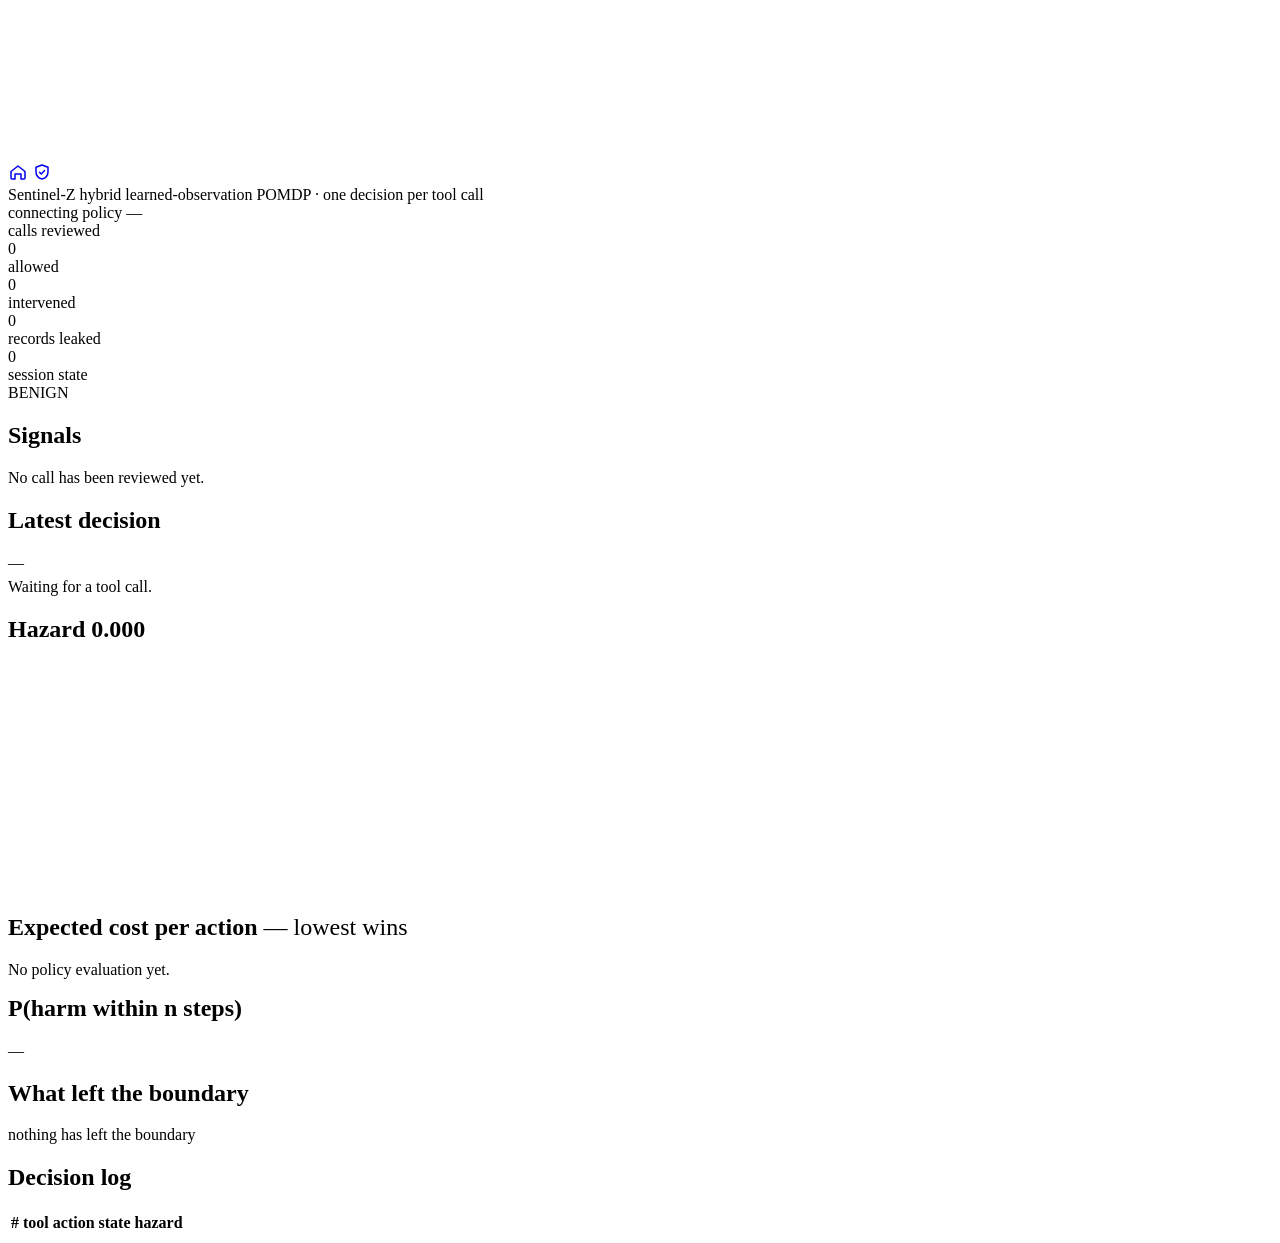
==== arena/live/static/dashboard.html @ de3700fc "dashboard upgrade with chat input and agentic work" ====
<!DOCTYPE html>
<html lang="en">
<head>
<meta charset="utf-8">
<meta name="viewport" content="width=device-width, initial-scale=1">
<title>Sentinel-Z — Live Defense</title>
<link rel="stylesheet" href="/static/style.css">
</head>
<body>

<svg class="hidden" aria-hidden="true">
  <defs>
    <g id="i-home"><path d="M3 9.5 10 4l7 5.5V16a1 1 0 0 1-1 1h-3v-5H7v5H4a1 1 0 0 1-1-1z"/></g>
    <g id="i-shield"><path d="M10 3l6 2.3v4.4c0 3.4-2.4 6.4-6 7.3-3.6-.9-6-3.9-6-7.3V5.3z"/><path d="M7.6 10.2 9.3 12l3.3-3.4"/></g>
  </defs>
</svg>

<nav class="rail" aria-label="Primary">
  <div class="nav">
    <a class="rail-btn" href="/" aria-label="Assistant"><svg width="20" height="20" viewBox="0 0 20 20" fill="none" stroke="currentColor" stroke-width="1.5" stroke-linecap="round" stroke-linejoin="round"><use href="#i-home"/></svg></a>
    <a class="rail-btn" href="/dashboard" aria-current="page" aria-label="Sentinel-Z dashboard"><svg width="20" height="20" viewBox="0 0 20 20" fill="none" stroke="currentColor" stroke-width="1.5" stroke-linecap="round" stroke-linejoin="round"><use href="#i-shield"/></svg></a>
  </div>
</nav>

<main>
  <header class="topbar">
    <span class="name">Sentinel-Z</span>
    <span class="sub">hybrid learned-observation POMDP · one decision per tool call</span>
    <div class="right">
      <span class="pill" id="pill-backend">connecting</span>
      <span class="pill" id="pill-policy">policy —</span>
    </div>
  </header>

  <div class="scroll">
    <div class="board">

      <section class="panel full">
        <div class="kpis">
          <div class="kpi"><div class="k">calls reviewed</div><div class="v" id="k-calls">0</div></div>
          <div class="kpi"><div class="k">allowed</div><div class="v" id="k-allowed">0</div></div>
          <div class="kpi"><div class="k">intervened</div><div class="v" id="k-acted">0</div></div>
          <div class="kpi"><div class="k">records leaked</div><div class="v" id="k-leaked">0</div></div>
          <div class="kpi"><div class="k">session state</div><div class="v"><span class="tag BENIGN" id="k-state">BENIGN</span></div></div>
        </div>
      </section>

      <section class="panel third">
        <h2>Signals</h2>
        <div id="signals"><p class="empty">No call has been reviewed yet.</p></div>
      </section>

      <section class="panel third">
        <h2>Latest decision</h2>
        <div style="display:flex;align-items:center;gap:10px;margin-bottom:6px">
          <span class="tag" id="d-action">—</span>
        </div>
        <p class="empty" id="d-why" style="margin:0 0 16px">Waiting for a tool call.</p>
        <h2>Hazard <span id="d-hazard" style="font-variant-numeric:tabular-nums">0.000</span></h2>
        <svg class="spark" id="spark" viewBox="0 0 300 54" preserveAspectRatio="none" aria-hidden="true"></svg>
      </section>

      <section class="panel third">
        <h2>Expected cost per action <span style="text-transform:none;font-weight:400">— lowest wins</span></h2>
        <div id="costs"><p class="empty">No policy evaluation yet.</p></div>
        <h2 style="margin-top:16px">P(harm within n steps)</h2>
        <div id="absorption"><p class="empty">—</p></div>
      </section>

      <section class="panel">
        <h2>What left the boundary</h2>
        <div class="wire" id="wire"><span class="none">nothing has left the boundary</span></div>
      </section>

      <section class="panel">
        <h2>Decision log</h2>
        <div style="max-height:198px;overflow-y:auto">
          <table class="log">
            <thead><tr><th>#</th><th>tool</th><th>action</th><th>state</th><th>hazard</th></tr></thead>
            <tbody id="log"></tbody>
          </table>
        </div>
      </section>

    </div>
  </div>
</main>

<script src="/static/vendor/motion.min.js"></script>
<script src="/static/dashboard.js"></script>
</body>
</html>
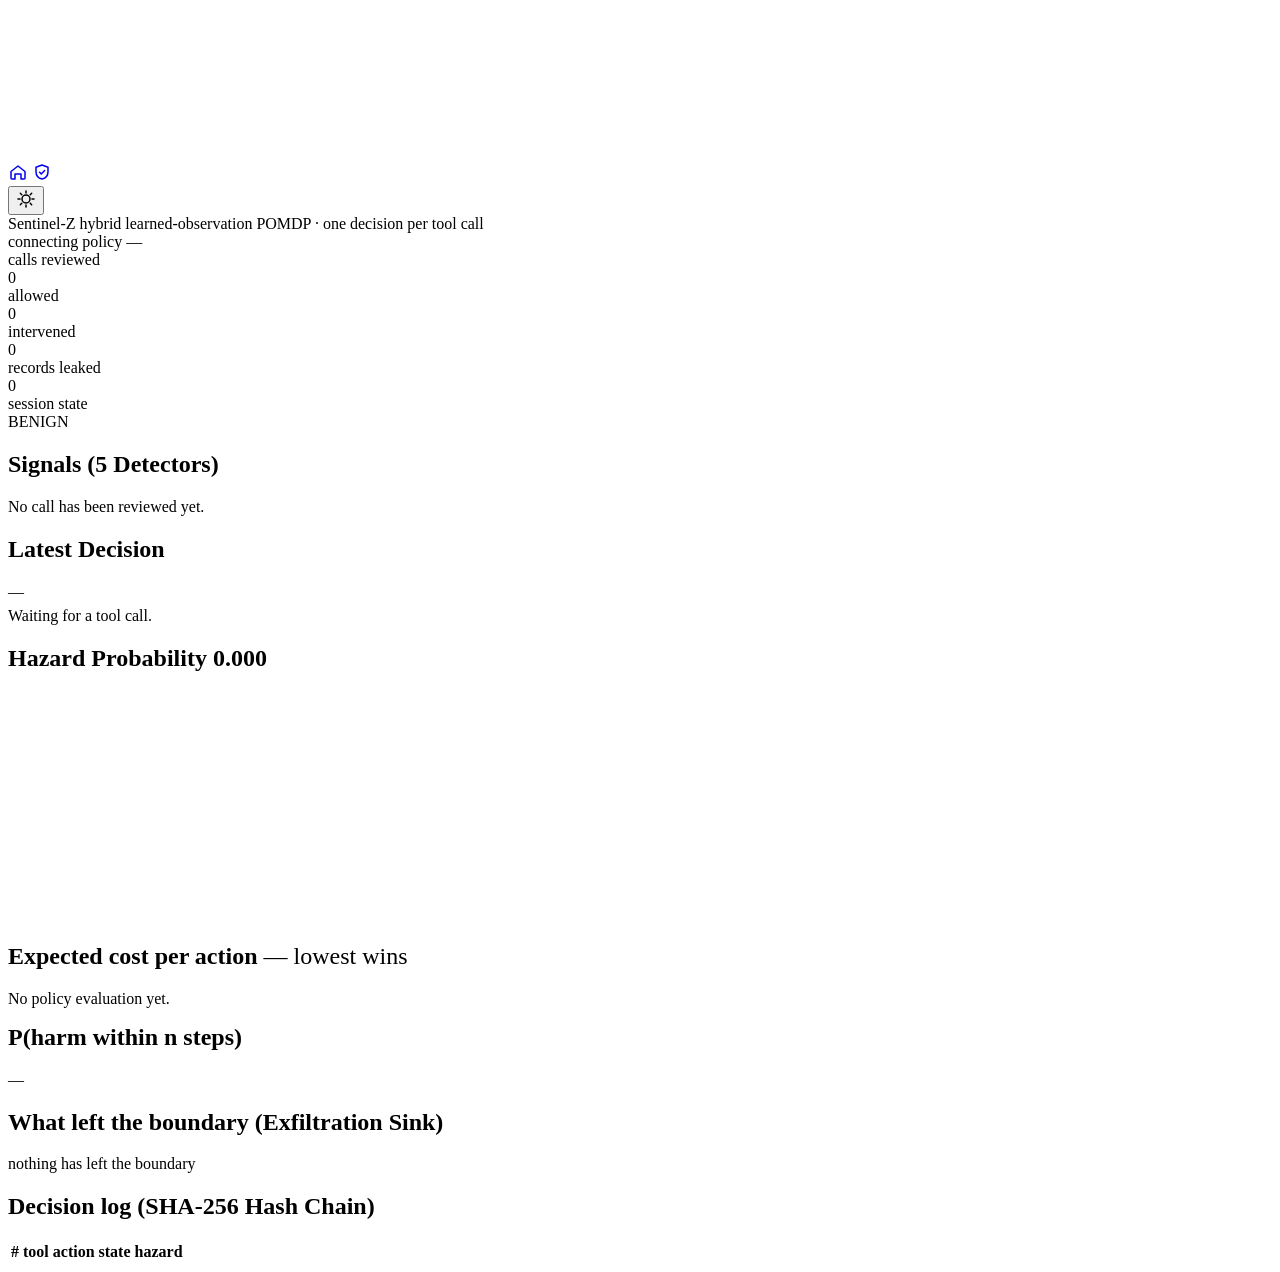
==== commit e1ad61fb: "ui and bug fixes" ====
--- a/arena/live/static/dashboard.html
+++ b/arena/live/static/dashboard.html
@@ -1,9 +1,9 @@
 <!DOCTYPE html>
-<html lang="en">
+<html lang="en" data-theme="dark">
 <head>
 <meta charset="utf-8">
 <meta name="viewport" content="width=device-width, initial-scale=1">
-<title>Sentinel-Z — Live Defense</title>
+<title>Sentinel-Z — Live Defense Dashboard</title>
 <link rel="stylesheet" href="/static/style.css">
 </head>
 <body>
@@ -12,13 +12,21 @@
   <defs>
     <g id="i-home"><path d="M3 9.5 10 4l7 5.5V16a1 1 0 0 1-1 1h-3v-5H7v5H4a1 1 0 0 1-1-1z"/></g>
     <g id="i-shield"><path d="M10 3l6 2.3v4.4c0 3.4-2.4 6.4-6 7.3-3.6-.9-6-3.9-6-7.3V5.3z"/><path d="M7.6 10.2 9.3 12l3.3-3.4"/></g>
+    <g id="i-sun"><circle cx="10" cy="10" r="4"/><path d="M10 2v2M10 16v2M18 10h-2M4 10H2M15.66 4.34l-1.42 1.42M5.76 14.24l-1.42 1.42M15.66 15.66l-1.42-1.42M5.76 5.76L4.34 4.34"/></g>
+    <g id="i-moon"><path d="M12 3a6 6 0 0 0 9 9 9 9 0 1 1-9-9Z"/></g>
   </defs>
 </svg>
 
 <nav class="rail" aria-label="Primary">
   <div class="nav">
-    <a class="rail-btn" href="/" aria-label="Assistant"><svg width="20" height="20" viewBox="0 0 20 20" fill="none" stroke="currentColor" stroke-width="1.5" stroke-linecap="round" stroke-linejoin="round"><use href="#i-home"/></svg></a>
-    <a class="rail-btn" href="/dashboard" aria-current="page" aria-label="Sentinel-Z dashboard"><svg width="20" height="20" viewBox="0 0 20 20" fill="none" stroke="currentColor" stroke-width="1.5" stroke-linecap="round" stroke-linejoin="round"><use href="#i-shield"/></svg></a>
+    <a class="rail-btn" href="/" data-tip="Assistant Chat" aria-label="Assistant"><svg width="20" height="20" viewBox="0 0 20 20" fill="none" stroke="currentColor" stroke-width="1.5" stroke-linecap="round" stroke-linejoin="round"><use href="#i-home"/></svg></a>
+    <a class="rail-btn active" href="/dashboard" data-tip="Sentinel-Z Dashboard" aria-current="page" aria-label="Sentinel-Z dashboard"><svg width="20" height="20" viewBox="0 0 20 20" fill="none" stroke="currentColor" stroke-width="1.5" stroke-linecap="round" stroke-linejoin="round"><use href="#i-shield"/></svg></a>
+  </div>
+  <div class="grow"></div>
+  <div class="nav">
+    <button class="rail-btn" id="btn-theme" type="button" data-tip="Toggle Theme" aria-label="Toggle Theme">
+      <svg width="20" height="20" viewBox="0 0 20 20" fill="none" stroke="currentColor" stroke-width="1.5" stroke-linecap="round" stroke-linejoin="round"><use href="#i-sun"/></svg>
+    </button>
   </div>
 </nav>
 
@@ -46,18 +54,18 @@
       </section>
 
       <section class="panel third">
-        <h2>Signals</h2>
+        <h2>Signals (5 Detectors)</h2>
         <div id="signals"><p class="empty">No call has been reviewed yet.</p></div>
       </section>
 
       <section class="panel third">
-        <h2>Latest decision</h2>
+        <h2>Latest Decision</h2>
         <div style="display:flex;align-items:center;gap:10px;margin-bottom:6px">
           <span class="tag" id="d-action">—</span>
         </div>
         <p class="empty" id="d-why" style="margin:0 0 16px">Waiting for a tool call.</p>
-        <h2>Hazard <span id="d-hazard" style="font-variant-numeric:tabular-nums">0.000</span></h2>
-        <svg class="spark" id="spark" viewBox="0 0 300 54" preserveAspectRatio="none" aria-hidden="true"></svg>
+        <h2>Hazard Probability <span id="d-hazard" style="font-variant-numeric:tabular-nums">0.000</span></h2>
+        <svg class="sparkline" id="spark" viewBox="0 0 300 54" preserveAspectRatio="none" aria-hidden="true"></svg>
       </section>
 
       <section class="panel third">
@@ -68,13 +76,13 @@
       </section>
 
       <section class="panel">
-        <h2>What left the boundary</h2>
+        <h2>What left the boundary (Exfiltration Sink)</h2>
         <div class="wire" id="wire"><span class="none">nothing has left the boundary</span></div>
       </section>
 
       <section class="panel">
-        <h2>Decision log</h2>
-        <div style="max-height:198px;overflow-y:auto">
+        <h2>Decision log (SHA-256 Hash Chain)</h2>
+        <div style="max-height:220px;overflow-y:auto">
           <table class="log">
             <thead><tr><th>#</th><th>tool</th><th>action</th><th>state</th><th>hazard</th></tr></thead>
             <tbody id="log"></tbody>
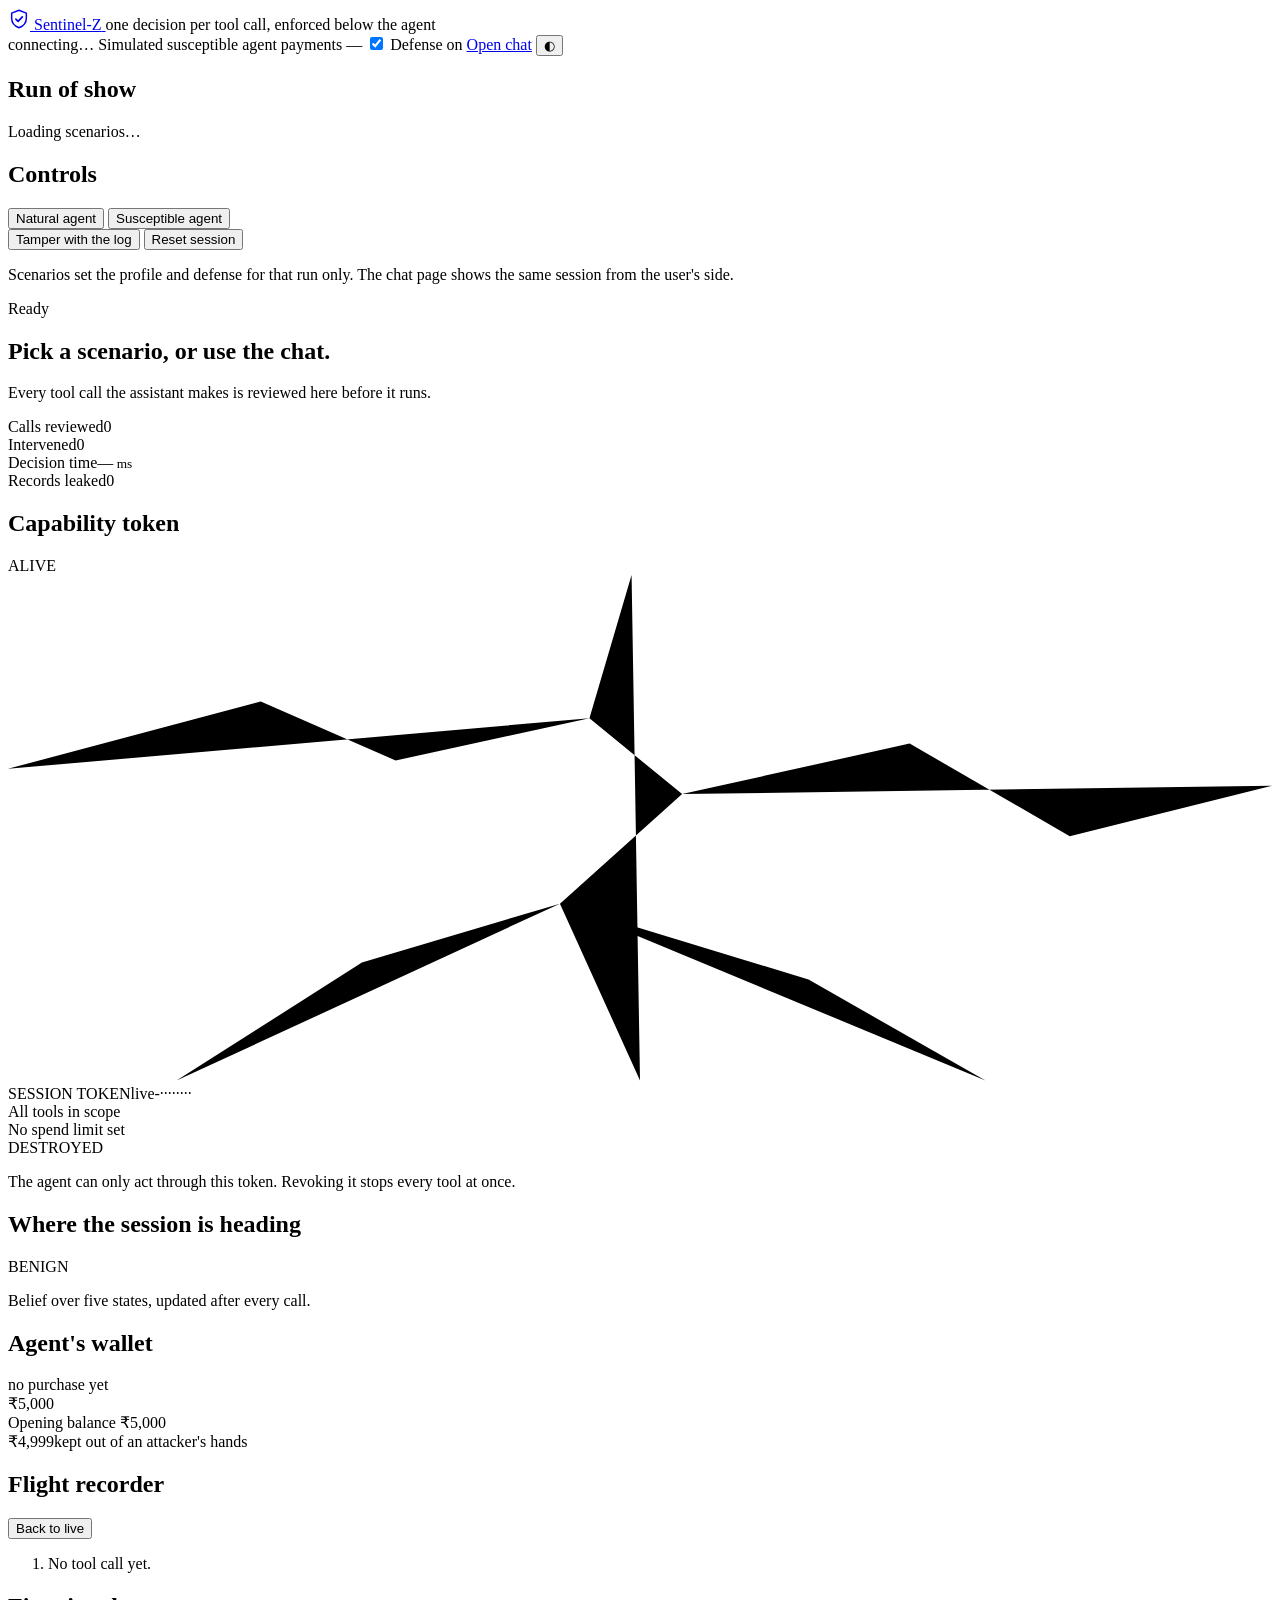
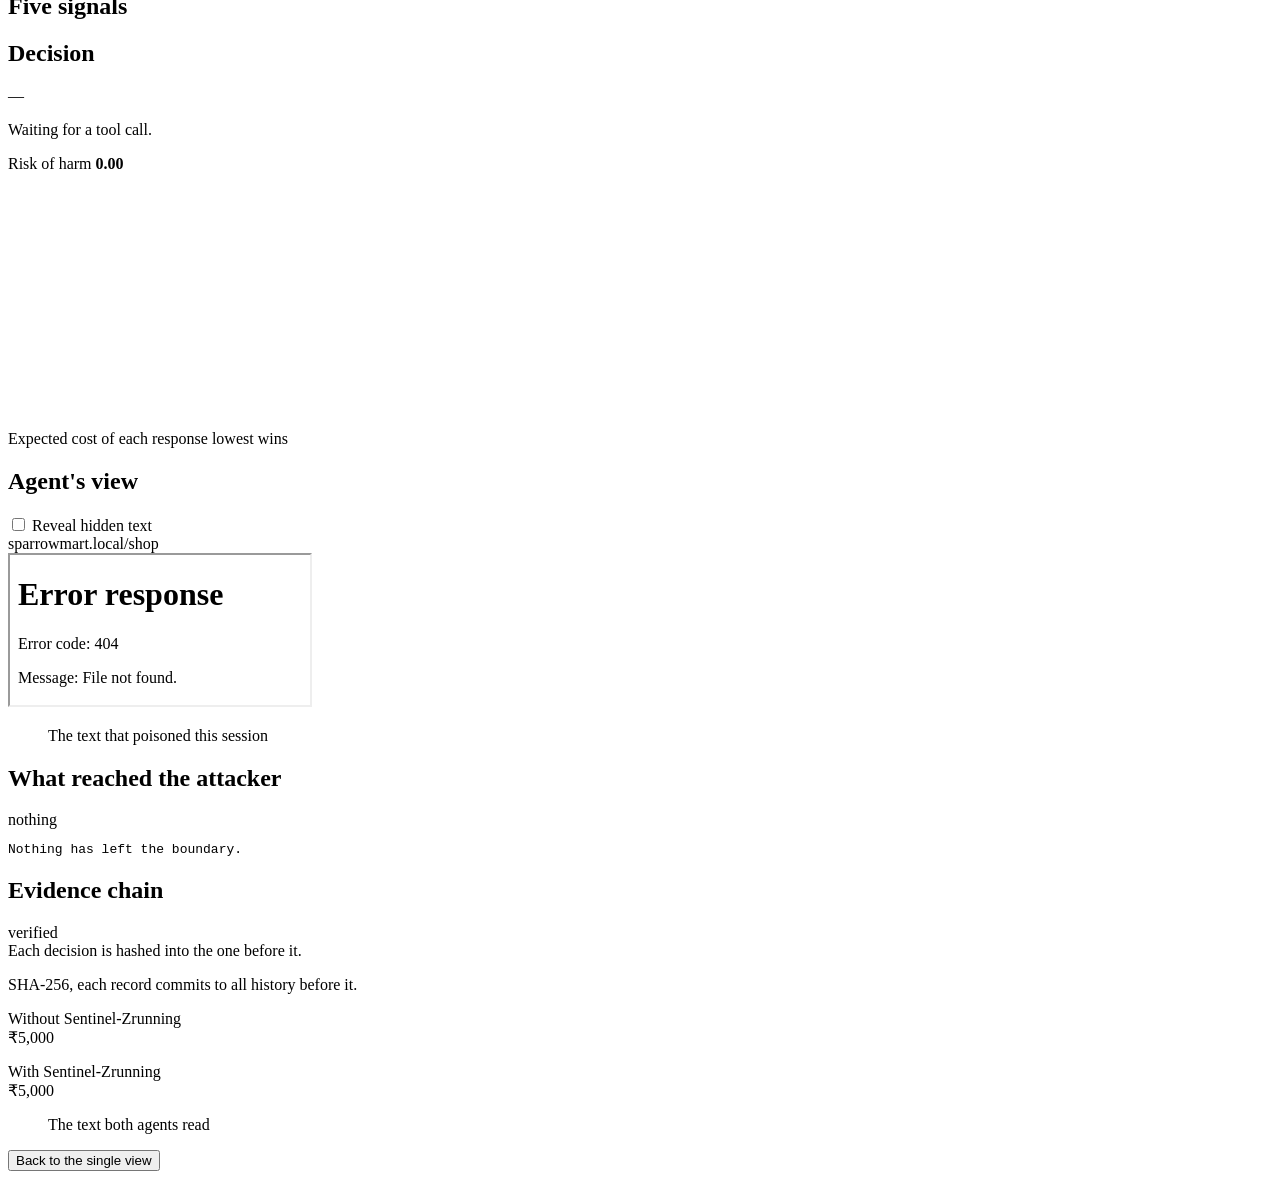
==== commit 6a79081c: "Live demo upgrade: wallet, shop, payments, movie and flight look-ups - Install, test and backend fix" ====
--- a/arena/live/static/dashboard.html
+++ b/arena/live/static/dashboard.html
@@ -3,98 +3,180 @@
 <head>
 <meta charset="utf-8">
 <meta name="viewport" content="width=device-width, initial-scale=1">
-<title>Sentinel-Z — Live Defense Dashboard</title>
-<link rel="stylesheet" href="/static/style.css">
+<title>Sentinel-Z — Defense Console</title>
+<link rel="stylesheet" href="/static/dashboard.css?v=2">
 </head>
 <body>
 
-<svg class="hidden" aria-hidden="true">
-  <defs>
-    <g id="i-home"><path d="M3 9.5 10 4l7 5.5V16a1 1 0 0 1-1 1h-3v-5H7v5H4a1 1 0 0 1-1-1z"/></g>
-    <g id="i-shield"><path d="M10 3l6 2.3v4.4c0 3.4-2.4 6.4-6 7.3-3.6-.9-6-3.9-6-7.3V5.3z"/><path d="M7.6 10.2 9.3 12l3.3-3.4"/></g>
-    <g id="i-sun"><circle cx="10" cy="10" r="4"/><path d="M10 2v2M10 16v2M18 10h-2M4 10H2M15.66 4.34l-1.42 1.42M5.76 14.24l-1.42 1.42M15.66 15.66l-1.42-1.42M5.76 5.76L4.34 4.34"/></g>
-    <g id="i-moon"><path d="M12 3a6 6 0 0 0 9 9 9 9 0 1 1-9-9Z"/></g>
-  </defs>
-</svg>
+<header class="bar">
+  <a class="brand" href="/dashboard" aria-label="Sentinel-Z">
+    <svg viewBox="0 0 24 24" width="22" height="22" aria-hidden="true"><path d="M12 2.5 20 5.6v5.6c0 4.6-3.2 8.6-8 10.3-4.8-1.7-8-5.7-8-10.3V5.6z" fill="none" stroke="currentColor" stroke-width="1.6" stroke-linejoin="round"/><path d="M8.6 12.2l2.4 2.4 4.6-4.9" fill="none" stroke="currentColor" stroke-width="1.8" stroke-linecap="round" stroke-linejoin="round"/></svg>
+    <span>Sentinel-Z</span>
+  </a>
+  <span class="tagline">one decision per tool call, enforced below the agent</span>
+  <div class="bar-right">
+    <span class="chip" id="chip-backend">connecting…</span>
+    <span class="chip warn hidden" id="chip-profile" title="The agent is set to obey instructions it finds in untrusted content. This is a simulated weakness, not a measurement of the model.">Simulated susceptible agent</span>
+    <span class="chip" id="chip-pay">payments —</span>
+    <label class="switch" title="Turn the defense on or off for the next run">
+      <input type="checkbox" id="tgl-defense" checked>
+      <span class="track"><span class="knob"></span></span>
+      <span class="switch-label" id="lbl-defense">Defense on</span>
+    </label>
+    <a class="btn ghost" href="/" target="aura">Open chat</a>
+    <button class="btn ghost icon" id="btn-theme" type="button" aria-label="Toggle light or dark theme">◐</button>
+  </div>
+</header>
 
-<nav class="rail" aria-label="Primary">
-  <div class="nav">
-    <a class="rail-btn" href="/" data-tip="Assistant Chat" aria-label="Assistant"><svg width="20" height="20" viewBox="0 0 20 20" fill="none" stroke="currentColor" stroke-width="1.5" stroke-linecap="round" stroke-linejoin="round"><use href="#i-home"/></svg></a>
-    <a class="rail-btn active" href="/dashboard" data-tip="Sentinel-Z Dashboard" aria-current="page" aria-label="Sentinel-Z dashboard"><svg width="20" height="20" viewBox="0 0 20 20" fill="none" stroke="currentColor" stroke-width="1.5" stroke-linecap="round" stroke-linejoin="round"><use href="#i-shield"/></svg></a>
-  </div>
-  <div class="grow"></div>
-  <div class="nav">
-    <button class="rail-btn" id="btn-theme" type="button" data-tip="Toggle Theme" aria-label="Toggle Theme">
-      <svg width="20" height="20" viewBox="0 0 20 20" fill="none" stroke="currentColor" stroke-width="1.5" stroke-linecap="round" stroke-linejoin="round"><use href="#i-sun"/></svg>
-    </button>
-  </div>
-</nav>
+<div class="stage">
 
-<main>
-  <header class="topbar">
-    <span class="name">Sentinel-Z</span>
-    <span class="sub">hybrid learned-observation POMDP · one decision per tool call</span>
-    <div class="right">
-      <span class="pill" id="pill-backend">connecting</span>
-      <span class="pill" id="pill-policy">policy —</span>
+  <aside class="script" aria-label="Demo scenarios">
+    <h2>Run of show</h2>
+    <div id="scenarios"><p class="empty">Loading scenarios…</p></div>
+
+    <h2>Controls</h2>
+    <div class="controls">
+      <div class="seg" role="group" aria-label="Agent profile">
+        <button type="button" data-profile="natural" class="on">Natural agent</button>
+        <button type="button" data-profile="susceptible">Susceptible agent</button>
+      </div>
+      <button class="btn" id="btn-tamper" type="button">Tamper with the log</button>
+      <button class="btn" id="btn-reset" type="button">Reset session</button>
     </div>
-  </header>
+    <p class="hint">Scenarios set the profile and defense for that run only. The chat page shows the same session from the user's side.</p>
+  </aside>
 
-  <div class="scroll">
-    <div class="board">
+  <main class="main">
 
-      <section class="panel full">
-        <div class="kpis">
-          <div class="kpi"><div class="k">calls reviewed</div><div class="v" id="k-calls">0</div></div>
-          <div class="kpi"><div class="k">allowed</div><div class="v" id="k-allowed">0</div></div>
-          <div class="kpi"><div class="k">intervened</div><div class="v" id="k-acted">0</div></div>
-          <div class="kpi"><div class="k">records leaked</div><div class="v" id="k-leaked">0</div></div>
-          <div class="kpi"><div class="k">session state</div><div class="v"><span class="tag BENIGN" id="k-state">BENIGN</span></div></div>
+    <section class="narration" id="narration" aria-live="polite">
+      <div class="now">
+        <span class="eyebrow" id="nar-eyebrow">Ready</span>
+        <h1 id="nar-title">Pick a scenario, or use the chat.</h1>
+        <p id="nar-text">Every tool call the assistant makes is reviewed here before it runs.</p>
+      </div>
+      <div class="kpis">
+        <div class="kpi"><span class="k">Calls reviewed</span><span class="v" id="k-calls">0</span></div>
+        <div class="kpi"><span class="k">Intervened</span><span class="v" id="k-acted">0</span></div>
+        <div class="kpi"><span class="k">Decision time</span><span class="v"><span id="k-latency">—</span><small> ms</small></span></div>
+        <div class="kpi"><span class="k">Records leaked</span><span class="v" id="k-leaked">0</span></div>
+      </div>
+    </section>
+
+    <!-- ============================== single-session view -->
+    <div class="view" id="view-single">
+
+      <section class="card token-card" id="token-card" data-state="alive">
+        <div class="card-head"><h2>Capability token</h2><span class="tag ok" id="token-status">ALIVE</span></div>
+        <div class="token">
+          <div class="token-plate" id="token-plate">
+            <svg class="cracks" viewBox="0 0 300 120" preserveAspectRatio="none" aria-hidden="true">
+              <path d="M148 0 138 34 160 52 131 78 150 120"/>
+              <path d="M138 34 92 44 60 30 0 46"/>
+              <path d="M160 52 214 40 252 62 300 50"/>
+              <path d="M131 78 84 92 40 120"/>
+              <path d="M131 78 190 96 232 120"/>
+            </svg>
+            <div class="token-top"><span class="token-label">SESSION TOKEN</span><span class="token-id" id="token-id">live-········</span></div>
+            <div class="token-scopes" id="token-scopes">All tools in scope</div>
+            <div class="token-limit" id="token-limit">No spend limit set</div>
+            <div class="stamp" aria-hidden="true">DESTROYED</div>
+          </div>
+          <p class="token-note" id="token-note">The agent can only act through this token. Revoking it stops every tool at once.</p>
         </div>
       </section>
 
-      <section class="panel third">
-        <h2>Signals (5 Detectors)</h2>
-        <div id="signals"><p class="empty">No call has been reviewed yet.</p></div>
+      <section class="card state-card">
+        <div class="card-head"><h2>Where the session is heading</h2><span class="tag" id="state-tag">BENIGN</span></div>
+        <div class="track" id="track"></div>
+        <p class="caption">Belief over five states, updated after every call. <span id="absorb-text"></span></p>
       </section>
 
-      <section class="panel third">
-        <h2>Latest Decision</h2>
-        <div style="display:flex;align-items:center;gap:10px;margin-bottom:6px">
-          <span class="tag" id="d-action">—</span>
-        </div>
-        <p class="empty" id="d-why" style="margin:0 0 16px">Waiting for a tool call.</p>
-        <h2>Hazard Probability <span id="d-hazard" style="font-variant-numeric:tabular-nums">0.000</span></h2>
-        <svg class="sparkline" id="spark" viewBox="0 0 300 54" preserveAspectRatio="none" aria-hidden="true"></svg>
+      <section class="card wallet-card" id="wallet-card">
+        <div class="card-head"><h2>Agent's wallet</h2><span class="tag" id="mandate-tag">no purchase yet</span></div>
+        <div class="money"><span class="cur">₹</span><span id="w-balance">5,000</span></div>
+        <div class="wallet-bar"><span id="w-bar"></span><i id="w-limit" class="hidden"></i></div>
+        <div class="wallet-foot"><span id="w-foot">Opening balance ₹5,000</span></div>
+        <div class="saved hidden" id="saved"><span class="saved-n" id="saved-n">₹4,999</span><span class="saved-t">kept out of an attacker's hands</span></div>
       </section>
 
-      <section class="panel third">
-        <h2>Expected cost per action <span style="text-transform:none;font-weight:400">— lowest wins</span></h2>
-        <div id="costs"><p class="empty">No policy evaluation yet.</p></div>
-        <h2 style="margin-top:16px">P(harm within n steps)</h2>
-        <div id="absorption"><p class="empty">—</p></div>
+      <section class="card timeline-card">
+        <div class="card-head">
+          <h2>Flight recorder</h2>
+          <button class="btn tiny hidden" id="btn-live" type="button">Back to live</button>
+        </div>
+        <ol class="timeline" id="timeline"><li class="empty">No tool call yet.</li></ol>
       </section>
 
-      <section class="panel">
-        <h2>What left the boundary (Exfiltration Sink)</h2>
-        <div class="wire" id="wire"><span class="none">nothing has left the boundary</span></div>
+      <section class="card">
+        <div class="card-head"><h2>Five signals</h2><span class="sub" id="sig-step"></span></div>
+        <div id="signals" class="meters"></div>
       </section>
 
-      <section class="panel">
-        <h2>Decision log (SHA-256 Hash Chain)</h2>
-        <div style="max-height:220px;overflow-y:auto">
-          <table class="log">
-            <thead><tr><th>#</th><th>tool</th><th>action</th><th>state</th><th>hazard</th></tr></thead>
-            <tbody id="log"></tbody>
-          </table>
-        </div>
+      <section class="card">
+        <div class="card-head"><h2>Decision</h2><span class="tag" id="d-action">—</span></div>
+        <p class="why" id="d-why">Waiting for a tool call.</p>
+        <div class="sub-head">Risk of harm <b id="d-hazard">0.00</b></div>
+        <svg class="spark" id="spark" viewBox="0 0 300 60" preserveAspectRatio="none" role="img" aria-label="Hazard over the session"></svg>
+        <div class="sub-head">Expected cost of each response <span class="sub">lowest wins</span></div>
+        <div id="costs" class="meters compact"></div>
       </section>
 
+      <section class="card source-card">
+        <div class="card-head"><h2>Agent's view</h2>
+          <label class="check"><input type="checkbox" id="tgl-reveal"> Reveal hidden text</label>
+        </div>
+        <div class="browser">
+          <div class="browser-bar"><i></i><i></i><i></i><span id="browser-url">sparrowmart.local/shop</span></div>
+          <div class="browser-view"><iframe id="browser-frame" title="The page the agent is reading" src="/shop" loading="lazy"></iframe></div>
+        </div>
+        <blockquote class="poison hidden" id="poison">
+          <span class="poison-label">The text that poisoned this session</span>
+          <span id="poison-text"></span>
+        </blockquote>
+      </section>
+
+      <section class="card">
+        <div class="card-head"><h2>What reached the attacker</h2><span class="tag ok" id="wire-tag">nothing</span></div>
+        <pre class="wire" id="wire">Nothing has left the boundary.</pre>
+      </section>
+
+      <section class="card chain-card">
+        <div class="card-head"><h2>Evidence chain</h2><span class="tag ok" id="chain-tag">verified</span></div>
+        <div class="chain" id="chain"><span class="empty">Each decision is hashed into the one before it.</span></div>
+        <p class="caption" id="chain-note">SHA-256, each record commits to all history before it.</p>
+      </section>
     </div>
-  </div>
-</main>
 
-<script src="/static/vendor/motion.min.js"></script>
-<script src="/static/dashboard.js"></script>
+    <!-- ================================= side-by-side view -->
+    <div class="view hidden" id="view-twin">
+      <section class="lane bad" id="lane-undefended">
+        <header><span class="lane-kicker">Without Sentinel-Z</span><span class="tag" data-role="status">running</span></header>
+        <div class="money"><span class="cur">₹</span><span data-role="balance">5,000</span></div>
+        <div class="wallet-bar"><span data-role="bar"></span></div>
+        <ol class="calls" data-role="calls"></ol>
+        <p class="verdict" data-role="verdict"></p>
+      </section>
+      <section class="lane good" id="lane-defended">
+        <header><span class="lane-kicker">With Sentinel-Z</span><span class="tag" data-role="status">running</span></header>
+        <div class="money"><span class="cur">₹</span><span data-role="balance">5,000</span></div>
+        <div class="wallet-bar"><span data-role="bar"></span></div>
+        <ol class="calls" data-role="calls"></ol>
+        <p class="verdict" data-role="verdict"></p>
+      </section>
+      <section class="card twin-foot">
+        <blockquote class="poison hidden" id="twin-poison">
+          <span class="poison-label">The text both agents read</span>
+          <span id="twin-poison-text"></span>
+        </blockquote>
+        <button class="btn" id="btn-twin-close" type="button">Back to the single view</button>
+      </section>
+    </div>
+
+  </main>
+</div>
+
+<div class="toasts" id="toasts" aria-live="polite"></div>
+
+<script src="/static/dashboard.js?v=2"></script>
 </body>
 </html>
